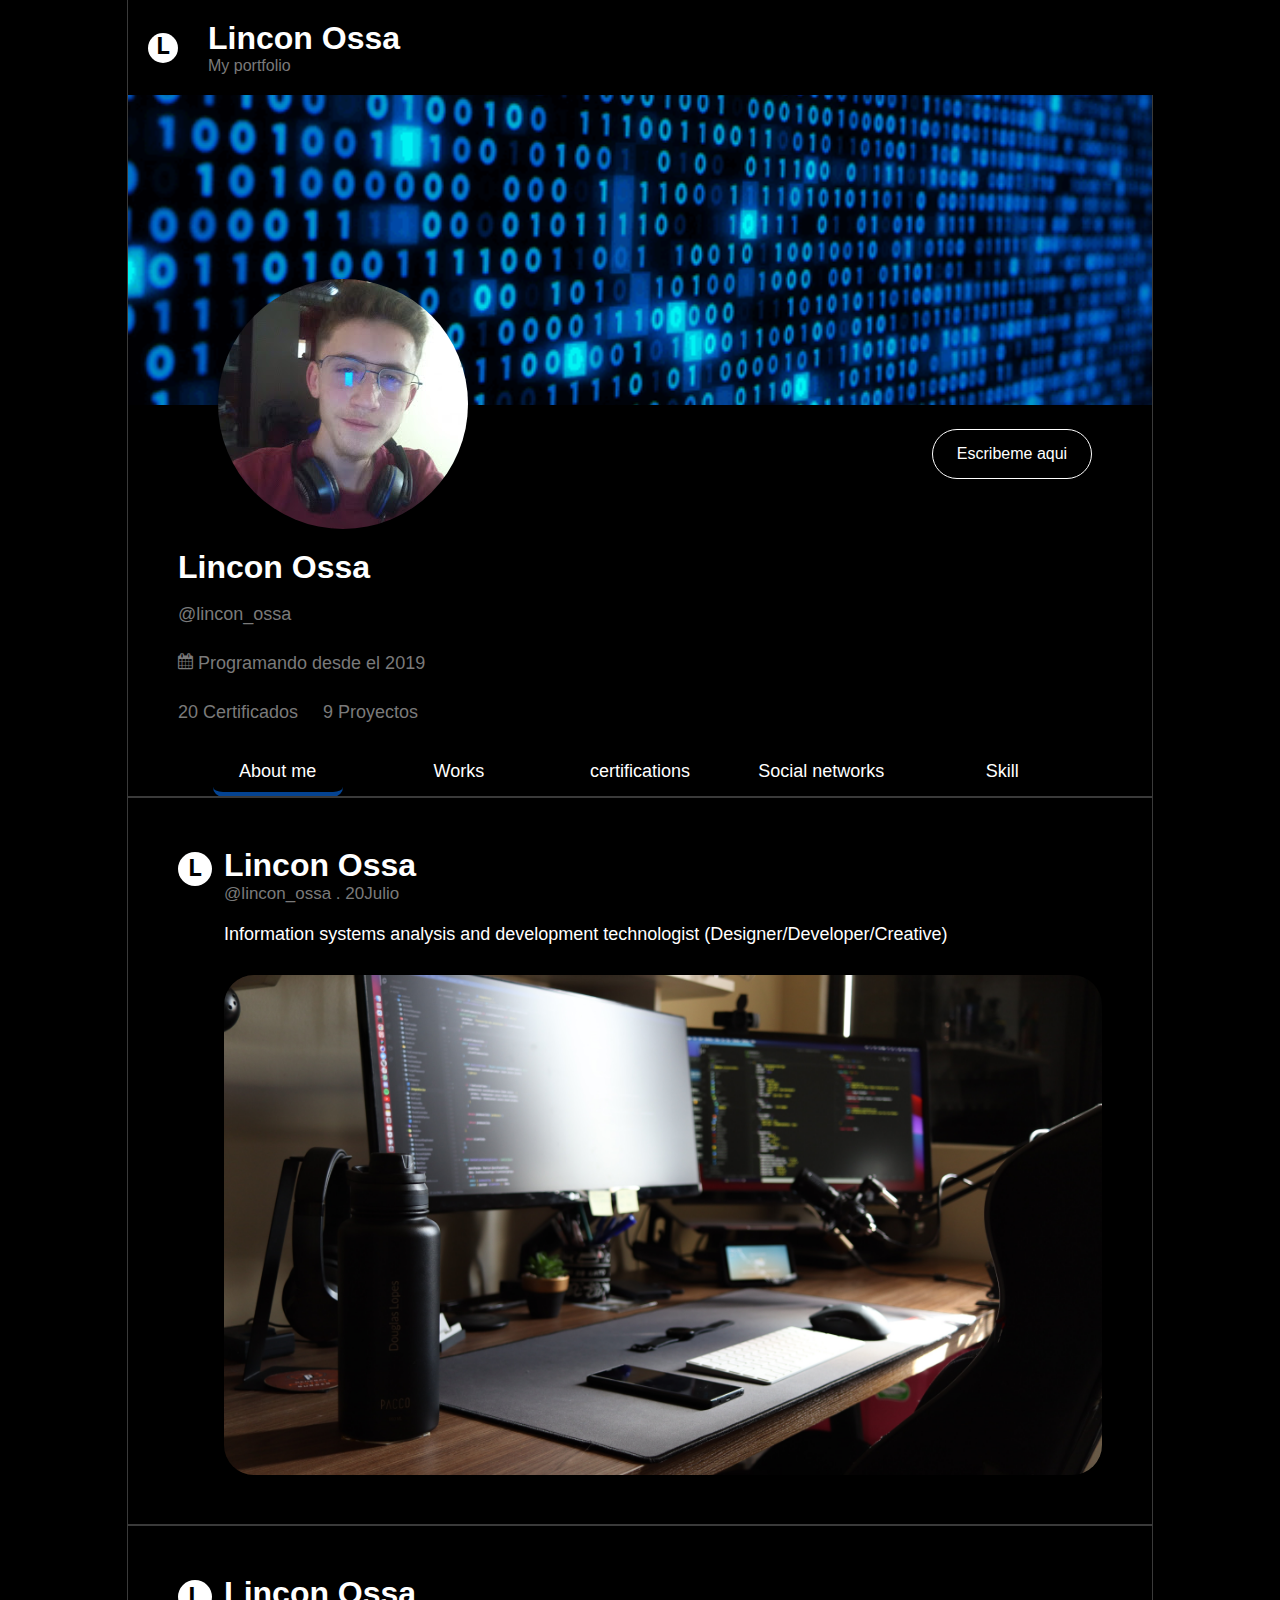
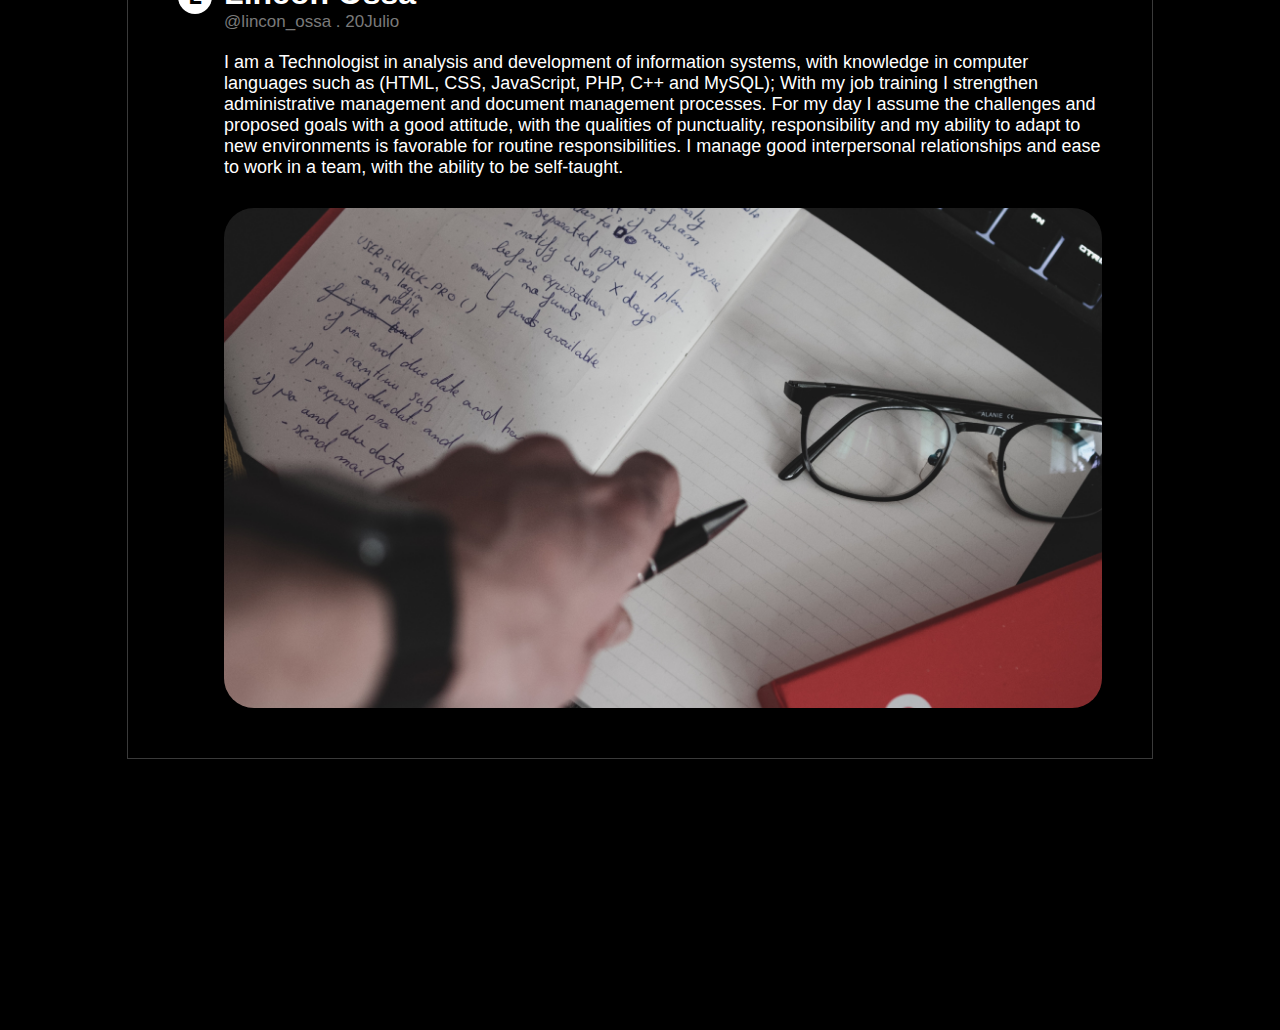
==== index.html @ d600747b "first commit" ====
<!DOCTYPE html>
<html lang="en">
<head>
    <meta charset="UTF-8">
    <meta name="viewport" content="width=device-width, initial-scale=1.0">
    <link rel="stylesheet" href="estilos.css">
    <link rel="preconnect" href="https://fonts.googleapis.com">
    <link rel="preconnect" href="https://fonts.gstatic.com" crossorigin>
    <link href="https://fonts.googleapis.com/css2?family=Josefin+Sans:wght@100&display=swap" rel="stylesheet">
    <link rel="stylesheet" href="https://cdnjs.cloudflare.com/ajax/libs/font-awesome/4.7.0/css/font-awesome.min.css">
    <title>Lincon David Ossa Duarte</title>
</head>
<body>
    <header>
        <div id="contenedor-grande">
        <div class="Title">
            <div class="icono1">
               <h1>L</h1>   
            </div>
            <div class="Name">
                <h1>Lincon Ossa</h1>
                <p>My portfolio</p>
            </div>
        </div>

        <div class="img-portada-grande">
           <img src="ima/3.gif">
        </div>
        <div class="foto-perfil">
            <div class="imagn-de-mi">
                <img src="ima/5.jpg">
            </div>
            <button class="button">
                <a href="mailto:micorreo@hotmail.com">   Escribeme aqui </a>      
            </button>
        </div>

        <div class="datos-perfil">
            

            <div class="nombres">
                <h1>Lincon Ossa</h1>
                <p>@lincon_ossa</p>
            </div>

            <div class="datos-de-mi">
               <i class="fa fa-calendar" aria-hidden="true"></i> 
               <p>Programando desde el 2019</p>
            </div>

            <div class="datos-en-numero">
                <p>20 Certificados</p>
                <p>9 Proyectos</p>    
            </div>
        </div>


            <ul class="Texto-del-menu">
                <li class="active"><a href="index.html">About me</a></li>
                <li><a href="works.html">Works</a></li>
                <li>certifications</li> 
                <li>Social networks</li>
                <li>Skill</li>       
            </ul>
        </div>

    </header>

    <section>
        <div class="segundo-contenedor-grande">
            <!--preguntra q se ve mejor
                
            <div class="primer-article">
                <p>¡Hello, I am a programmer who wants to continue strengthening my knowledge !</p>
               </div>
             -->
            <div class="quien-soy-yo">
                <div class="icono2">
                    <h1>L</h1>
                </div>
            </div> 
            <div class="imagen-del-1-dato">
                <div class="texto-datos">
                    <div>
                        <h1>Lincon Ossa</h1>
                        <p>@lincon_ossa . 20Julio</p>
                    </div>
                    <p>Information systems analysis and development technologist (Designer/Developer/Creative)</p>
                </div>
                <div class="imagen6">
                    <img src="ima/6.jpg" alt="">
                </div>
            </div>
        </div>
        <div class="segundo-contenedor-grande">
            <!--preguntra q se ve mejor
                
            <div class="primer-article">
                <p>¡Hello, I am a programmer who wants to continue strengthening my knowledge !</p>
               </div>
             -->
            <div class="quien-soy-yo">
                <div class="icono2">
                    <h1>L</h1>
                </div>
            </div> 
            <div class="imagen-del-1-dato">
                <div class="texto-datos">
                    <div>
                        <h1>Lincon Ossa</h1>
                        <p>@lincon_ossa . 20Julio</p>
                    </div>
                    <p>I am a Technologist in analysis and development of information systems, with knowledge in computer languages ​​such as (HTML, CSS, JavaScript, PHP, C++ and MySQL); With my job training I strengthen administrative management and document management processes. For my day I assume the challenges and proposed goals with a good attitude, with the qualities of punctuality, responsibility and my ability to adapt to new environments is favorable for routine responsibilities. I manage good interpersonal relationships and ease to work in a team, with the ability to be self-taught.</p>
                </div>
                <div class="imagen6">
                    <img src="ima/7.jpg" alt="">
                </div>
            </div>
        </div>
        
       

        <p>Lorem ipsum, dolor sit amet consectetur adipisicing elit. Debitis quidem dolor temporibus hic nobis modi magni est sit iure, maxime ducimus sequi molestiae rerum inventore dolorem alias deserunt neque? Iusto.</p>
        <p>Lorem ipsum, dolor sit amet consectetur adipisicing elit. Debitis quidem dolor temporibus hic nobis modi magni est sit iure, maxime ducimus sequi molestiae rerum inventore dolorem alias deserunt neque? Iusto.</p>
        <p>Lorem ipsum, dolor sit amet consectetur adipisicing elit. Debitis quidem dolor temporibus hic nobis modi magni est sit iure, maxime ducimus sequi molestiae rerum inventore dolorem alias deserunt neque? Iusto.</p>
        <p>Lorem ipsum, dolor sit amet consectetur adipisicing elit. Debitis quidem dolor temporibus hic nobis modi magni est sit iure, maxime ducimus sequi molestiae rerum inventore dolorem alias deserunt neque? Iusto.</p>
    </div>


    </section>
    
</body>
</html>
---- estilos.css ----
::-webkit-scrollbar {
        width: 5px;
        height: 10px;
        transition: 0.5s;
        background: #00000025;
    }
    ::-webkit-scrollbar-thumb {
        background: #38383881;
        border-radius: 40px;
        transition: 0.5s;
    }

    html{
        display: flex;
        justify-content: center;
        width: 100%;
    }
    body{   
        margin: 0;
        background-color: black;
        font-family:Arial, Helvetica, sans-serif;
        width: 80%;
    }

    #contenedor-grande{
        display: flex;
        flex-direction: column;
        gap: 20px;
        width: 100%;
        background-color: rgb(0, 0, 0);
        outline: 1px solid #3a3a3a;

    }

    .Title{
        display: flex;
        gap: 30px;
        width: 100%;
        padding: 20px 0;
        position: fixed;
        background-color: #000;
        z-index: 1;
        
    }
    .icono1{
        display: flex;
        align-items: center;
        padding: 0 0 0 20px;
    }

    .icono1 h1{
        display: flex;
        align-items: center;
        justify-content: center;
        border-radius: 50%;
        background-color: #fff;
        font-family: 'Courier New', Courier, monospace;
        font-size: 25px;
        width: 20px;
        height: 20px;
        margin: 0;
        padding: 5px;
    }
    .Name h1{
        color: #fff;
        margin: 0;
        padding: 0;
    }
    .Name p{
        color: #7a7a7a;
        margin: 0;
        padding: 0;
    }

    .img-portada-grande img{
        width: 100%;
        height: 310px;
        padding-top: 95px;
        object-fit: cover;
    }
    .foto-perfil{
        display: flex;
        justify-content:space-between;

        width: 100%;
        gap:200px;
        margin: 0;

        height: 100px;/*si no se lo pongo se baja el contenido*/
    }

    .foto-perfil img{
        border-radius: 50%;
        transform: translateY(-150px);
    }

    .imagn-de-mi{
        padding: 0 0 0 90PX;
    }
    .button {
        --color:#fff ;
        padding: 0px 20px;
        height: 50px;
        background-color: transparent;
        border-radius: 30px;
        position: relative;
        overflow: hidden;
        cursor: pointer;
        transition: .5s;
        font-weight: 400;
        font-size: 16px;
        border: 1px solid;
        font-family: inherit;
        color: var(--color);
        transform: translateX(-60px);
        min-width: 160px;
        z-index: 0;
    }

    .button a{
        text-decoration: none;
        color: #fff;
    }

    .button::before, .button::after {
        content: '';
        display: block;
        width: 50px;
        height: 50px;
        transform: translate(-50%, -50%);
        position: absolute;
        border-radius: 50%;
        z-index: -1;
        background-color: var(--color);
        transition: 1s ease;
    }

    .button::before {
        top: -1em;
        left: -1em;
    }

    .button::after {
        left: calc(100% + 1em);
        top: calc(100% + 1em);
    }

    .button:hover::before, .button:hover::after {
        background-color: #044392;
        height: 410px;
        width: 410px;
    }

    .button:hover {   
        color: #fff;
    }

    .button:active {
        filter: brightness(.8);
    }


    .datos-perfil{
        display: flex;
        flex-direction: column;
        gap: 10px;
        color: #7a7a7a;
        padding: 0 50px;
    }
    .datos-perfil p{
        font-size: 18px;
    }

    .datos-de-mi{

        display: flex;
        gap: 5px;
    }
    .datos-de-mi p{
        margin: 0;

    
    }

    .datos-en-numero{
        display: flex;
        gap: 25px;
    }



    .nombres h1{
        margin: 0;
        color: #ffffff;
    }


    .Texto-del-menu{
        display: flex;
        justify-content: center;
        gap: 5%;
        color: #ffffff;
        list-style: none;
        overflow-x: auto;
        width: 100%;
        margin: 0;
        padding: 0;


    }
    .Texto-del-menu li{
        text-align: center;
        font-size: 18px;
        min-width: 130px;

    }
    .Texto-del-menu a{
    text-decoration: none;
    color: #fff;

    }
    .active{
        padding: 0 0 10px 0;
        border-bottom: 5px solid #044392;
        border-radius: 10px;
    }
    section{
        display: flex;
        justify-content: center;
        flex-direction: column;
        width: 100%;
    }

    .segundo-contenedor-grande{
        display: flex;
        justify-content: center;
        gap: 12px;
        width: calc(100% - 100px);
        outline:1px solid #3a3a3a;
        color: #fff;
        padding: 50px;

    }
    .quien-soy-yo{
        padding-top: 5px;

    



    }
    .icono2{
        display: flex;
        align-items: center;
        gap: 10px;
        font-size: 10px;
    }
    .icono2 h1{
        display: flex;
        justify-content: center;
        align-items: center;
        color: #000;
        border-radius: 50%;
        background-color: #fff;
        font-family: 'Courier New', Courier, monospace;
        font-size: 25px;
        width: 20px;
        height: 20px;
        margin: 0;
        padding: 7px;
    }

    .imagen-del-1-dato{
        width: 95%;
    }



    .primer-article{
        display: flex;
        justify-content: center;

        color: #fff;


    }
    .primer-article p{
        border-radius: 20px;
        font-size: 19px;
        padding: 30px;
        width: 600px;
        text-align: center;
        border: 1px solid #fff;

    }
    .texto-datos{
        width: 100%;
        display: flex;
        flex-direction: column;
        gap: 20px;
    }
    .texto-datos h1{
        margin: 0;
    }
    .texto-datos div p{
        margin: 0;
        color: #7a7a7a;
        font-size: 17px;
    }

    .texto-datos p{
        text-align: start;
        width: 100%;
        margin: 0;
        font-size: 18px;
        color: #ffffff;

    }



    .mi-nombre-datos-de-mi{
        display: flex;
        align-items: center;
        gap: 15px;
        padding: 0 60px;
        color: #fff;
    }


    .imagen6{
        display: flex;
        justify-content: center;
        align-items: center;
        padding: 30px 0 0 0px;
        width: 100%;

    }


    .imagen6 img{
        object-fit: cover;
        width: 100%;
        height: 500px;

        border-radius: 30px;
    }

    @media only screen and (max-width:800px) {
        body{
            width: 100%;
        }

        #contenedor-grande{
        width: 100%;
        height: inherit;
        border: none;
        
        }
        .img-portada-grande img{
            width: 100%;
            height: 100px;
        }
        .foto-perfil img{
        width: 100px;
        margin: 0 20px;
        transform: translateY(-80px);
        }
        .imagn-de-mi{
            padding: 0 0 0 20PX;
        }

        .foto-perfil{
            margin: 0;
            gap: 20px;
            height: 20px;/*si no se lo pongo se baja el contenido*/
        }
        

        .datos-perfil{
            padding: 0 20px;
            gap: 2px;
        }
        .nombres h1{
        font-size: 25px;
        }
        .button{
            height: 35px;
            font-size: 15px;
            transform: translateX(-3PX);
        

        }

        .segundo-contenedor-grande{
            width: calc(100% - 40px);
            padding: 20px;
            gap: 10px;
        }

        .Texto-del-menu{
            justify-content: flex-start;
            gap: 5%;
            padding: 0 20px;
            width: calc(100% - 40px);


        
        
        }



    }
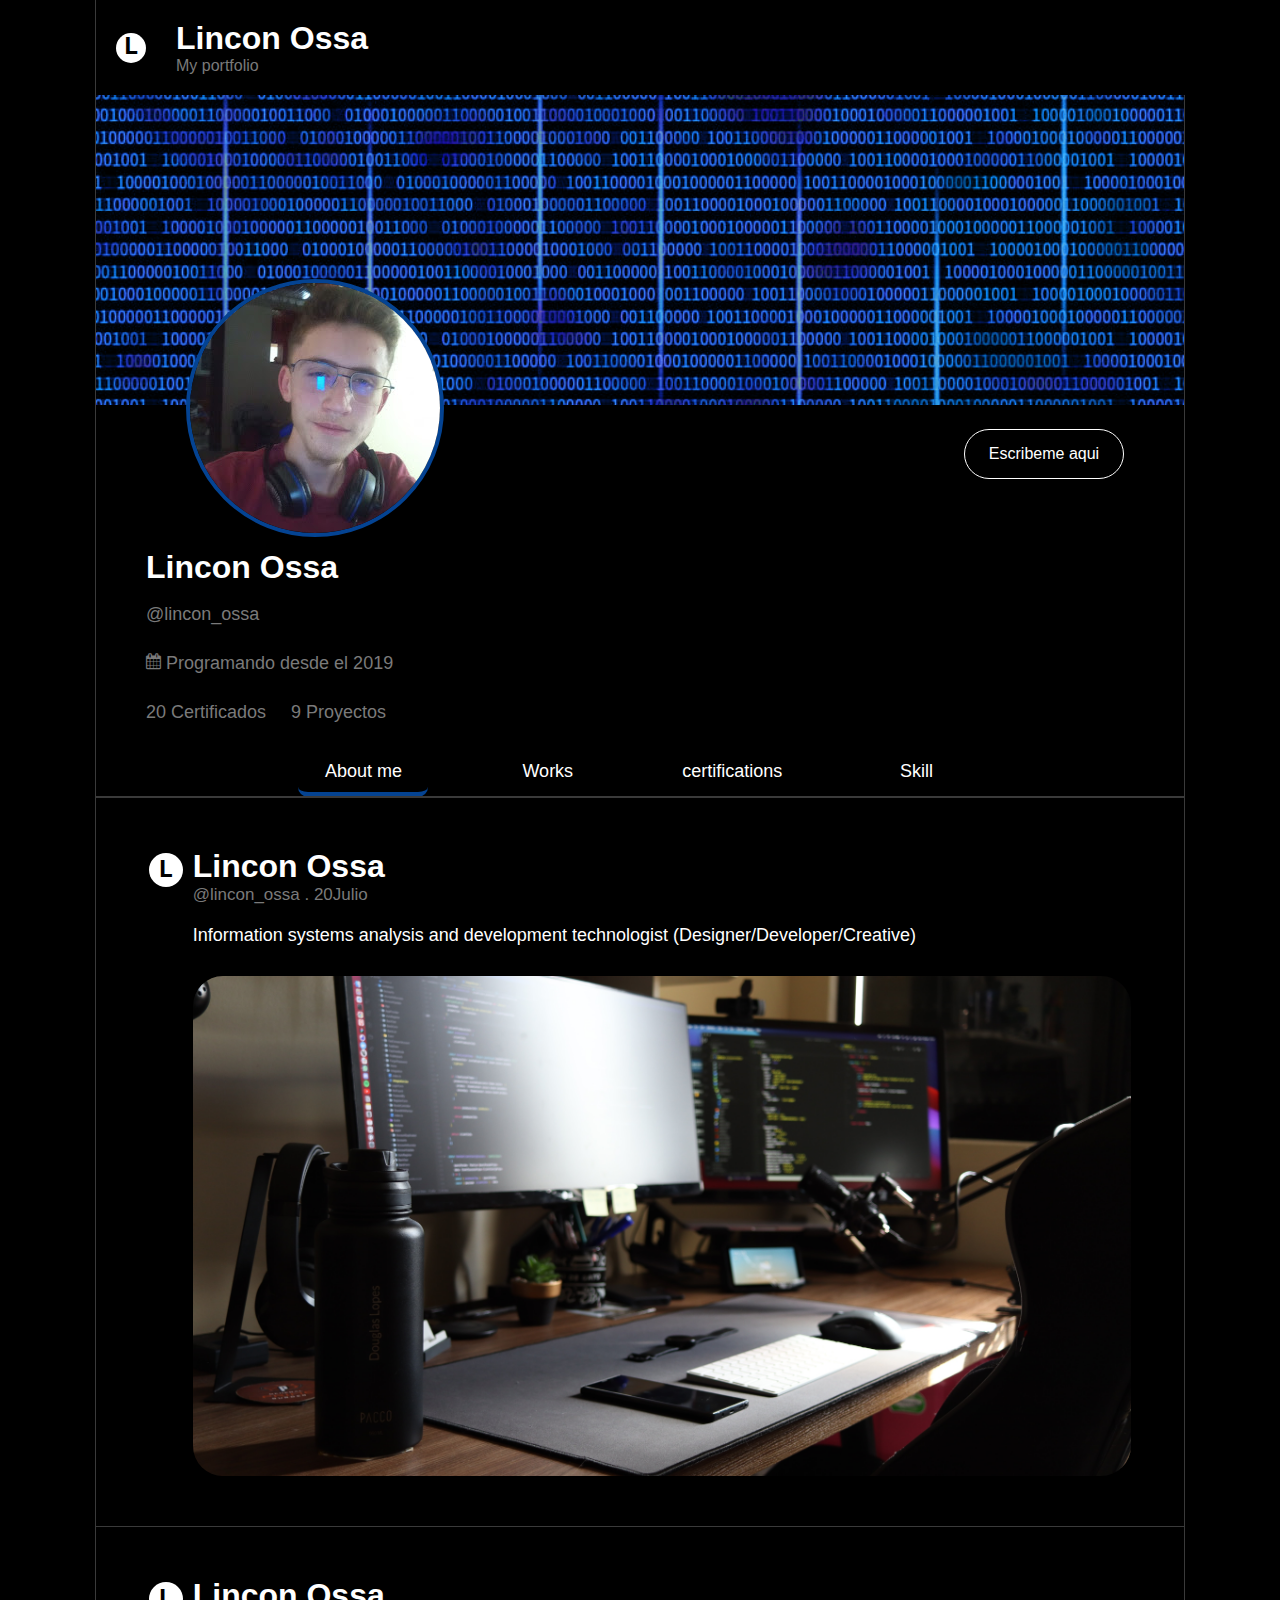
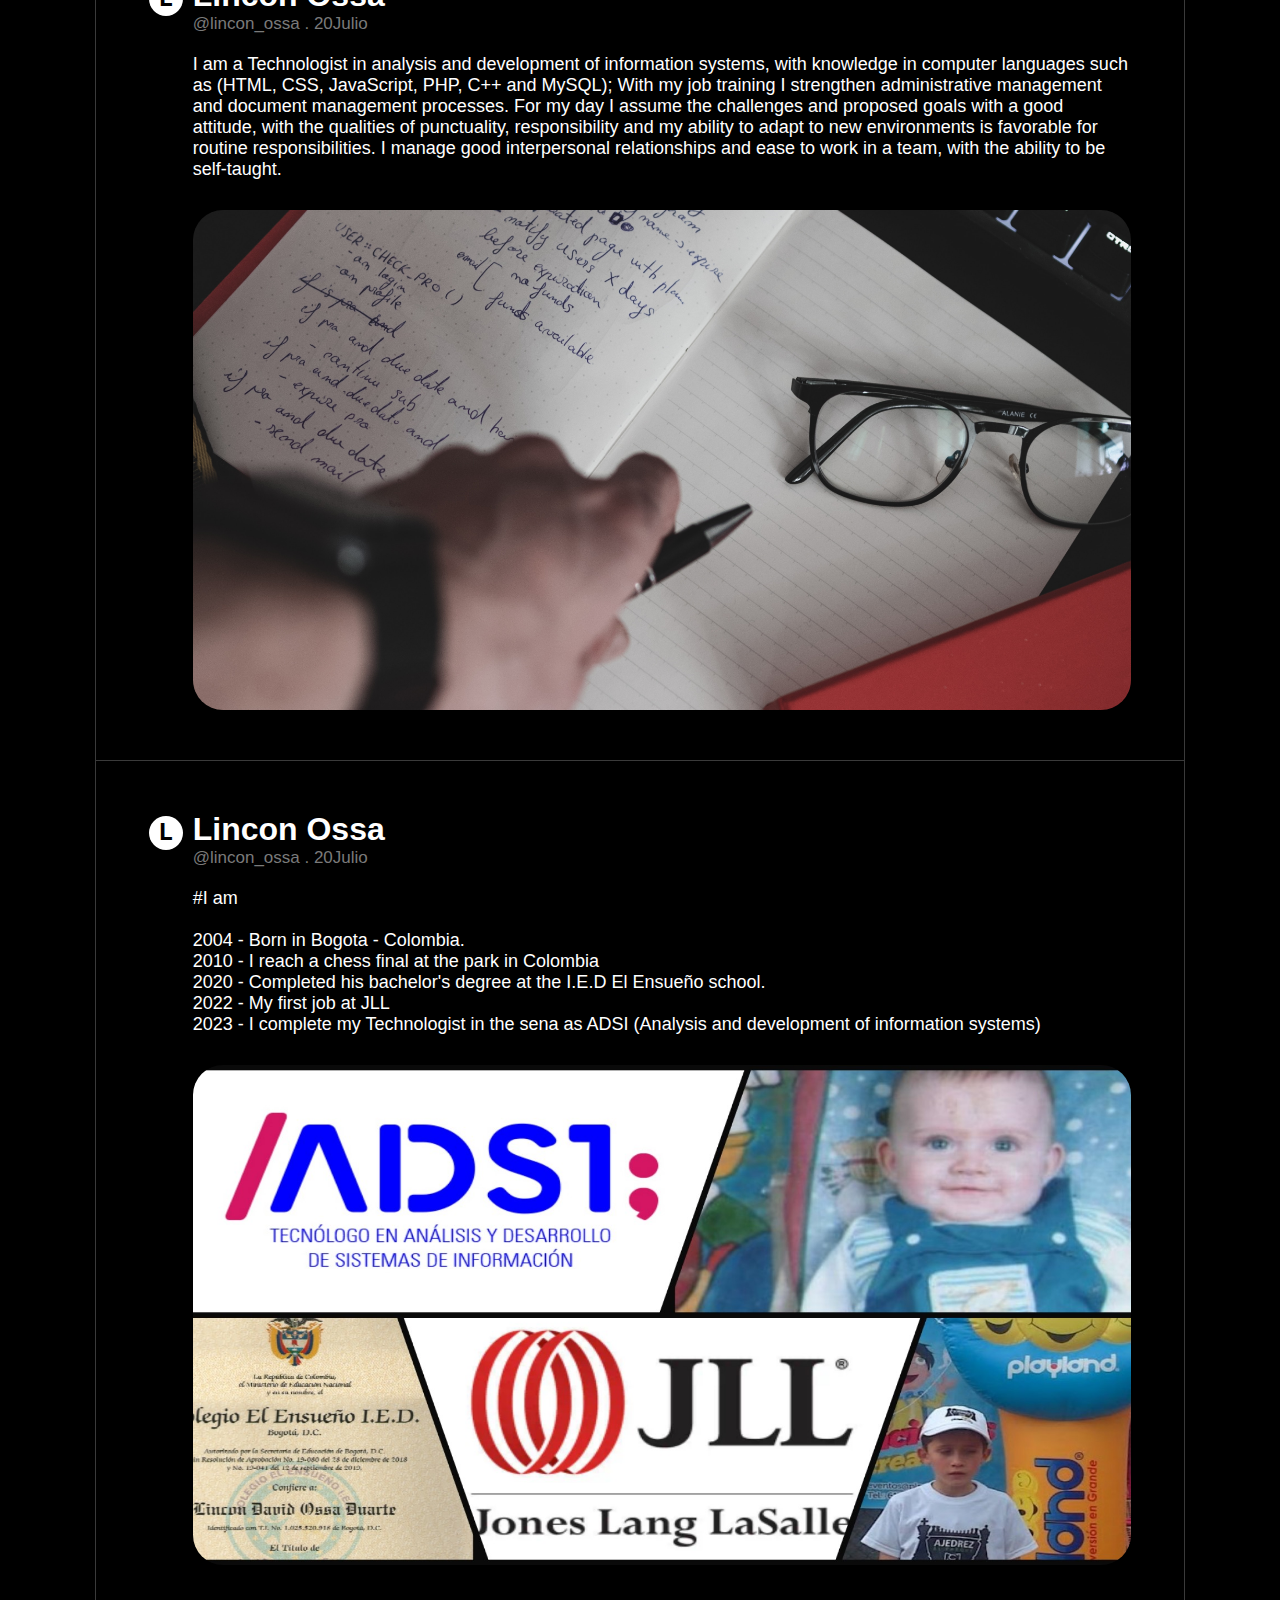
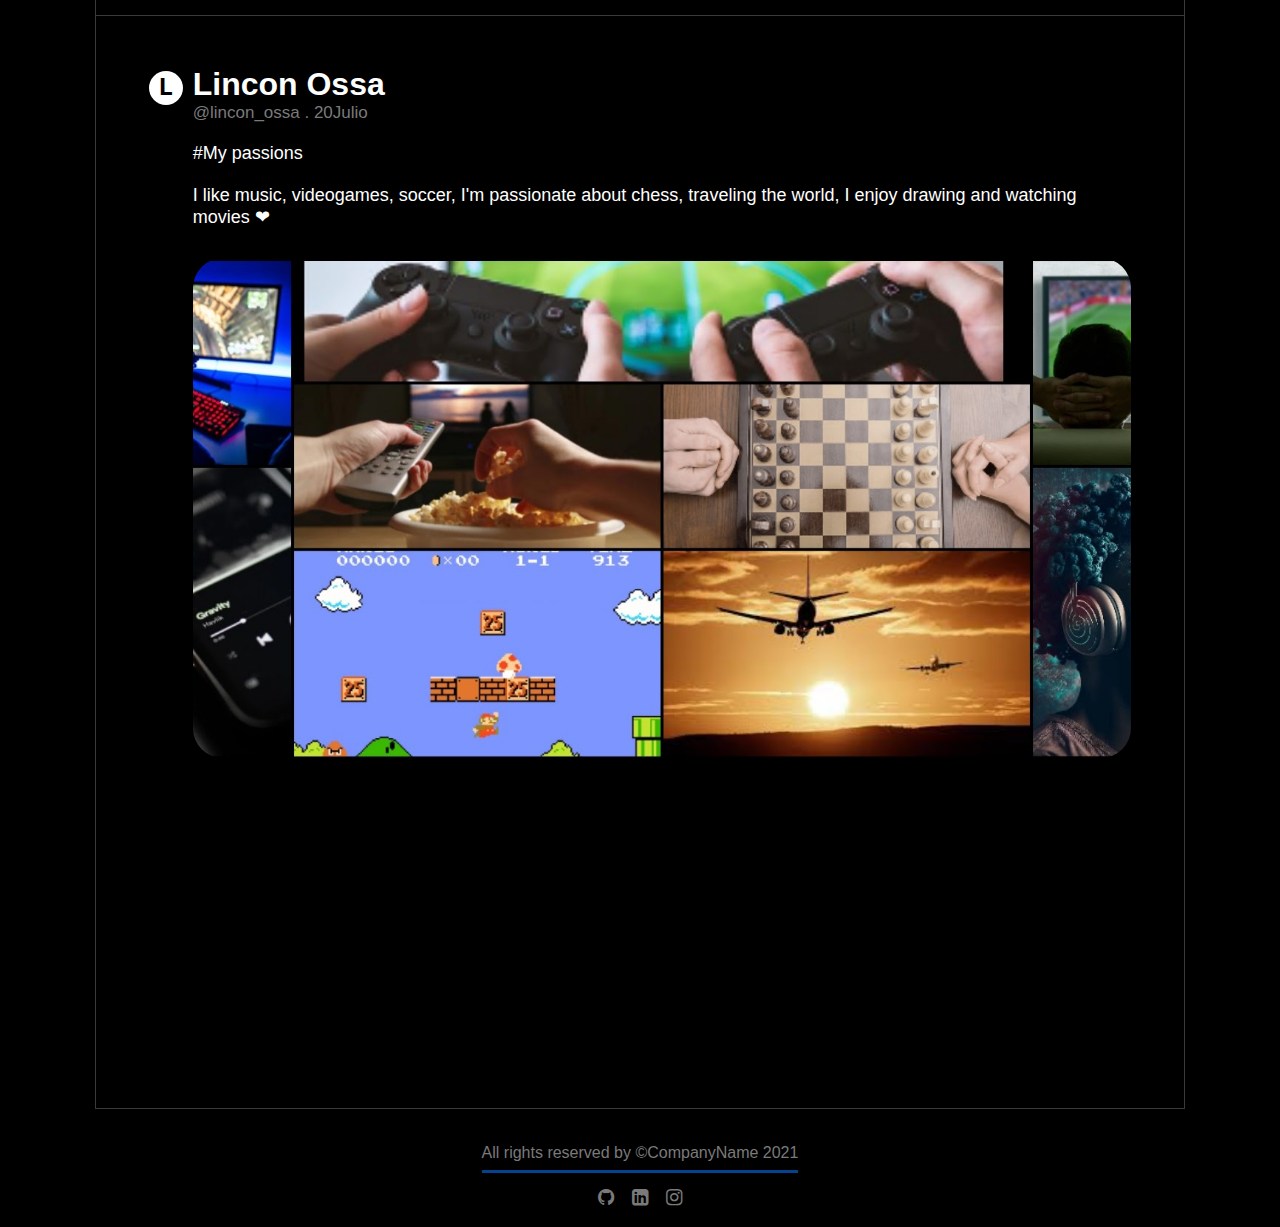
==== commit 313457cb: "feat: Archivos nuevos" ====
--- a/index.html
+++ b/index.html
@@ -7,6 +7,7 @@
     <link rel="preconnect" href="https://fonts.googleapis.com">
     <link rel="preconnect" href="https://fonts.gstatic.com" crossorigin>
     <link href="https://fonts.googleapis.com/css2?family=Josefin+Sans:wght@100&display=swap" rel="stylesheet">
+    <link rel="shortcut icon" href="ima/letra-l (3).png">
     <link rel="stylesheet" href="https://cdnjs.cloudflare.com/ajax/libs/font-awesome/4.7.0/css/font-awesome.min.css">
     <title>Lincon David Ossa Duarte</title>
 </head>
@@ -15,16 +16,17 @@
         <div id="contenedor-grande">
         <div class="Title">
             <div class="icono1">
-               <h1>L</h1>   
+               <h1><a href="index.html">L</a></h1>   
             </div>
             <div class="Name">
-                <h1>Lincon Ossa</h1>
-                <p>My portfolio</p>
+                <a href="index.html"><h1>Lincon Ossa</h1>
+                <p>My portfolio</p></a>
+            
             </div>
         </div>
 
         <div class="img-portada-grande">
-           <img src="ima/3.gif">
+           <img src="ima/codigo-azul.png">
         </div>
         <div class="foto-perfil">
             <div class="imagn-de-mi">
@@ -58,9 +60,8 @@
             <ul class="Texto-del-menu">
                 <li class="active"><a href="index.html">About me</a></li>
                 <li><a href="works.html">Works</a></li>
-                <li>certifications</li> 
-                <li>Social networks</li>
-                <li>Skill</li>       
+                <li><a href="certifications.html">certifications</a></li> 
+                <li><a href="Skill.html">Skill</a></li>   
             </ul>
         </div>
 
@@ -68,22 +69,22 @@
 
     <section>
         <div class="segundo-contenedor-grande">
-            <!--preguntra q se ve mejor
-                
-            <div class="primer-article">
-                <p>¡Hello, I am a programmer who wants to continue strengthening my knowledge !</p>
-               </div>
-             -->
             <div class="quien-soy-yo">
-                <div class="icono2">
+                <div class="icono2 icono-display1">
                     <h1>L</h1>
                 </div>
             </div> 
             <div class="imagen-del-1-dato">
                 <div class="texto-datos">
-                    <div>
-                        <h1>Lincon Ossa</h1>
-                        <p>@lincon_ossa . 20Julio</p>
+                    <div class="formato-celular">
+                        <div class="icono2 icono-display2">
+                            <h1>L</h1>
+                        </div>
+                        <div class="nombre-movile">
+                            <h1>Lincon Ossa</h1>
+                            <p>@lincon_ossa . 20Julio</p>
+                        </div>
+
                     </div>
                     <p>Information systems analysis and development technologist (Designer/Developer/Creative)</p>
                 </div>
@@ -91,43 +92,130 @@
                     <img src="ima/6.jpg" alt="">
                 </div>
             </div>
-        </div>
+            </div>
+            <div class="segundo-contenedor-grande">
+
+                <div class="quien-soy-yo">
+                    <div class="icono2 icono-display1">
+                        <h1>L</h1>
+                    </div>
+                </div> 
+                <div class="imagen-del-1-dato">
+                    <div class="texto-datos">
+                        <div class="formato-celular">
+                            <div class="icono2 icono-display2">
+                                <h1>L</h1>
+                            </div>
+                            <div class="nombre-movile">
+                                <h1>Lincon Ossa</h1>
+                                <p>@lincon_ossa . 20Julio</p>
+                            </div>
+    
+                        </div>
+                        <p>I am a Technologist in analysis and development of information systems, with knowledge in computer languages ​​such as (HTML, CSS, JavaScript, PHP, C++ and MySQL); With my job training I strengthen administrative management and document management processes. For my day I assume the challenges and proposed goals with a good attitude, with the qualities of punctuality, responsibility and my ability to adapt to new environments is favorable for routine responsibilities. I manage good interpersonal relationships and ease to work in a team, with the ability to be self-taught.</p>
+                    </div>
+                    <div class="imagen6">
+                        <img src="ima/7.jpg" alt="">
+                    </div>
+                </div>
+            </div>
+        
+            </div>
+            <div class="segundo-contenedor-grande">
+                <!--preguntra q se ve mejor
+                    
+                <div class="primer-article">
+                    <p>¡Hello, I am a programmer who wants to continue strengthening my knowledge !</p>
+                </div>
+                -->
+                <div class="quien-soy-yo">
+                    <div class="icono2 icono-display1">
+                        <h1>L</h1>
+                    </div>
+                </div> 
+                <div class="imagen-del-1-dato">
+                    <div class="texto-datos">
+                        <div class="formato-celular">
+                            <div class="icono2 icono-display2">
+                                <h1>L</h1>
+                            </div>
+                            <div class="nombre-movile">
+                                <h1>Lincon Ossa</h1>
+                                <p>@lincon_ossa . 20Julio</p>
+                            </div>
+    
+                        </div>
+
+                        <p>#I am
+                            <br>
+                            <br>
+                            2004 - Born in Bogota - Colombia.
+                            <br>
+                            2010 - I reach a chess final at the park in Colombia
+                            <br>
+                            2020 - Completed his bachelor's degree at the I.E.D El Ensueño school.
+                            <br>
+                            2022 - My first job at JLL
+                            <br>
+                            2023 - I complete my Technologist in the sena as ADSI (Analysis and development of information systems)</p>
+                    </div>
+                    <div class="imagen6">
+                        <img class="primera-img" src="ima/17.jpg" alt="">
+                        <img class="segunda-img" src="ima/8.jpg" alt="">
+                    </div>
+                </div>
+            </div>
+
+    </div>
+
         <div class="segundo-contenedor-grande">
-            <!--preguntra q se ve mejor
-                
-            <div class="primer-article">
-                <p>¡Hello, I am a programmer who wants to continue strengthening my knowledge !</p>
-               </div>
-             -->
             <div class="quien-soy-yo">
-                <div class="icono2">
+                <div class="icono2 icono-display1">
                     <h1>L</h1>
                 </div>
             </div> 
             <div class="imagen-del-1-dato">
                 <div class="texto-datos">
-                    <div>
-                        <h1>Lincon Ossa</h1>
-                        <p>@lincon_ossa . 20Julio</p>
-                    </div>
-                    <p>I am a Technologist in analysis and development of information systems, with knowledge in computer languages ​​such as (HTML, CSS, JavaScript, PHP, C++ and MySQL); With my job training I strengthen administrative management and document management processes. For my day I assume the challenges and proposed goals with a good attitude, with the qualities of punctuality, responsibility and my ability to adapt to new environments is favorable for routine responsibilities. I manage good interpersonal relationships and ease to work in a team, with the ability to be self-taught.</p>
+                    <div class="formato-celular">
+                        <div class="icono2 icono-display2">
+                            <h1>L</h1>
+                        </div>
+                        <div class="nombre-movile">
+                            <h1>Lincon Ossa</h1>
+                            <p>@lincon_ossa . 20Julio</p>
+                        </div>
+
+                    </div>
+
+                    <p>#My passions
+                        <br>
+                        <br>
+                        I like music, videogames, soccer, I'm passionate about chess, traveling the world, I enjoy drawing and watching movies ❤
+                </p>
                 </div>
                 <div class="imagen6">
-                    <img src="ima/7.jpg" alt="">
-                </div>
-            </div>
-        </div>
-        
-       
-
-        <p>Lorem ipsum, dolor sit amet consectetur adipisicing elit. Debitis quidem dolor temporibus hic nobis modi magni est sit iure, maxime ducimus sequi molestiae rerum inventore dolorem alias deserunt neque? Iusto.</p>
-        <p>Lorem ipsum, dolor sit amet consectetur adipisicing elit. Debitis quidem dolor temporibus hic nobis modi magni est sit iure, maxime ducimus sequi molestiae rerum inventore dolorem alias deserunt neque? Iusto.</p>
-        <p>Lorem ipsum, dolor sit amet consectetur adipisicing elit. Debitis quidem dolor temporibus hic nobis modi magni est sit iure, maxime ducimus sequi molestiae rerum inventore dolorem alias deserunt neque? Iusto.</p>
-        <p>Lorem ipsum, dolor sit amet consectetur adipisicing elit. Debitis quidem dolor temporibus hic nobis modi magni est sit iure, maxime ducimus sequi molestiae rerum inventore dolorem alias deserunt neque? Iusto.</p>
+                    <img class="primera-img" src="ima/14.jpg" alt="">
+                    <img class="segunda-img" src="ima/15.jpg" alt="">
+                </div>
+            </div>
     </div>
 
-
-    </section>
-    
+</div>
+</section>
+<footer>
+    <div class="tercer-contenedor-grande">
+
+        <div class="unico">
+                <p>All rights reserved by ©CompanyName 2021 </p>  
+                <div class="iconos-red">
+                    <a href="https://github.com/dashboard" target="_blank"><i class="fa fa-github" aria-hidden="true"></i></a> 
+                    <a href="https://www.linkedin.com/in/lincon-ossa-011b5a208/" target="_blank"><i class="fa fa-linkedin-square" aria-hidden="true"></i></a>
+                    <a href="https://www.instagram.com/ossalincon422/" target="_blank"><i class="fa fa-instagram" aria-hidden="true"></i></a>
+                </div>
+
+        </div>
+    </div>
+</footer>
+   
 </body>
 </html>--- a/estilos.css
+++ b/estilos.css
@@ -14,12 +14,14 @@
         display: flex;
         justify-content: center;
         width: 100%;
+       
     }
     body{   
         margin: 0;
         background-color: black;
         font-family:Arial, Helvetica, sans-serif;
-        width: 80%;
+        width: 85%;
+  
     }
 
     #contenedor-grande{
@@ -60,6 +62,17 @@
         height: 20px;
         margin: 0;
         padding: 5px;
+        text-decoration: none;
+    }
+
+    
+
+    .icono1 h1 a{
+    text-decoration: none   ;
+    color: #000 ;
+    }
+    .Name a{
+        text-decoration: none;
     }
     .Name h1{
         color: #fff;
@@ -85,6 +98,7 @@
         width: 100%;
         gap:200px;
         margin: 0;
+        
 
         height: 100px;/*si no se lo pongo se baja el contenido*/
     }
@@ -92,6 +106,7 @@
     .foto-perfil img{
         border-radius: 50%;
         transform: translateY(-150px);
+        border: 4px solid #044392;
     }
 
     .imagn-de-mi{
@@ -229,31 +244,34 @@
         justify-content: center;
         flex-direction: column;
         width: 100%;
-    }
+        padding-bottom: 300px;
+        outline:1px solid #3a3a3a;
+        
+    }
+
+
 
     .segundo-contenedor-grande{
         display: flex;
         justify-content: center;
-        gap: 12px;
+        gap: 10px;
         width: calc(100% - 100px);
-        outline:1px solid #3a3a3a;
+        border-top:1px solid #3a3a3a;
         color: #fff;
         padding: 50px;
 
     }
     .quien-soy-yo{
         padding-top: 5px;
-
-    
-
-
-
     }
     .icono2{
         display: flex;
         align-items: center;
         gap: 10px;
         font-size: 10px;
+    }
+    .icono-display2{
+        display: none;
     }
     .icono2 h1{
         display: flex;
@@ -276,6 +294,7 @@
 
 
 
+
     .primer-article{
         display: flex;
         justify-content: center;
@@ -314,6 +333,7 @@
         margin: 0;
         font-size: 18px;
         color: #ffffff;
+        padding: 0;
 
     }
 
@@ -346,11 +366,474 @@
         border-radius: 30px;
     }
 
+    .segunda-img{
+        display: none;
+    }
+
+    footer{
+        display: flex;
+        justify-content: center;
+        flex-direction: column;
+        width: 100%;
+     
+   
+    }
+    
+    .tercer-contenedor-grande{
+        display: flex;
+        justify-content: center;
+        gap: 12px;
+        width: calc(100% - 40px);
+       
+        color: #fff;
+        padding: 20px;
+
+    }
+
+    .unico p{
+        color: #7a7a7a;
+        padding-bottom: 8px;
+        border-bottom:3px solid #044392;
+    }
+
+    .iconos-red {
+        display: flex;
+        justify-content: center;
+        gap: 20px;
+    }
+    .iconos-red i {
+        transform: scale(1.2);
+        color: #7a7a7a;
+    }
+
+    /*Estilos de works*/
+
+    .unico-works p {
+        border-bottom:3px solid #2C7903 !important;
+    }
+    .active-works{
+        border-bottom: 5px solid #2C7903 !important;
+    }
+
+
+    .button-class:hover::before, .button-class:hover::after {
+        background-color: #2C7903 !important;
+
+    }
+
+    
+    .foto-perfil-works img{
+        border: 4px solid #2C7903 !important;
+    }
+   .works-fotos{
+    display: flex;
+    justify-content: center;
+    gap: 50px;
+    width: 100%;
+    padding-top : 40px;
+
+   }
+   .img-text-works{
+    display: flex;
+    flex-direction: column;
+
+    overflow: hidden;
+    text-decoration: none;
+    color: #fff;
+    width: 50%;
+    background-color: #2C7903;
+    border-radius: 30px;
+    height: inherit;
+   }
+   .text-crazy-plu{
+    display: flex;
+    flex-direction: column;
+    gap: 5px;
+    padding: 0 20px;
+   }
+   .text-crazy-plu h2{
+    padding-top: 20px;
+   
+    margin: 0;
+   }
+   .text-crazy-plu p{
+    padding-bottom: 30px;
+    margin: 0;
+   }
+   .w{
+    padding-bottom: 20px;
+   }
+
+   
+   .img-crazy-plu{
+    height: 300px;
+    overflow:hidden;
+    
+}
+.title-invisible{
+    margin: 0px;
+    padding: 0;
+
+}
+.texto-general{
+    display: flex;
+    gap: 5px;
+    margin: 0px;
+    align-items: center;
+    visibility: hidden;
+}
+.texto-general img{
+
+  border-radius: 20px;
+  width: 25px;
+  height: 25px;
+  z-index: 1;
+}
+
+
+.img-text-works:hover .texto-general{
+    display: flex;
+    justify-content: center;
+    margin: 0;
+  
+    transform: translatey(-160px);
+
+    visibility: visible;
+
+    
+}
+
+    .img-crazy-plu #imagen-grande{
+        width: 100%;
+        height: 300px;
+        transition: 1s;
+ 
+        
+    }
+
+    .img-text-works:hover #imagen-grande{
+        transition: 3s;
+        -webkit-transform:scale(1.3);
+        transform:scale(1.3);
+        filter: blur(2px) brightness(44%);
+        -webkit-filter: blur(2px) brightness(44%);
+        -moz-filter: blur(2px) brightness(44%);
+ 
+    }
+
+    /*certifactions*/
+    .unico-certifications p {
+        border-bottom:3px solid #493969 !important;
+    }
+    .active-certifications{
+        border-bottom: 5px solid #493969 !important;
+    }
+
+
+    .button-class3:hover::before, .button-class3:hover::after {
+        background-color: #493969 !important;
+
+    }
+
+    
+    .foto-perfil-certifications img{
+        border: 4px solid #493969 !important;
+    }
+    
+.container {
+    width: 100%;
+    display: flex;
+    gap: 50px;
+    justify-content: center;
+    padding-top: 30px;
+    height: 430px;
+    padding-bottom: 20px;   
+}
+
+.card {
+  display: flex;    
+  flex-direction: column;
+  width: 40%;
+  height: inherit;
+  background-color: #493969;
+  border-radius: 10px;
+  box-shadow: -1rem 0 3rem #000;
+  transition: 0.4s ease-out;
+
+  left: 0px;
+}
+
+.card:not(:first-child) {
+    margin-left: -  10px;
+}
+
+.card:hover {
+  transform: translateY(-20px);
+  transition: 0.4s ease-out;
+}
+
+.card:hover ~ .card {
+  position: relative;
+
+  transition: 0.4s ease-out;
+}
+.title-card{
+    display: flex;
+ justify-content: center;
+ width: 100%;
+ height: 30px;
+ padding-bottom: 50px;
+ border-bottom: 2px solid rgb(255, 255, 255);
+  
+}
+.title-card h3{
+
+    font-size: 25px;
+}
+
+
+.adjunto-card{
+    display: flex;
+    justify-content: center;
+    align-items: center;
+    width: 100%;
+    height: 430px;
+    margin: 0;
+    padding: 0;
+    transition: 1s;
+
+}
+
+.card:hover .adjunto-card{
+    transition: 1s;
+    background-color: #1a1525b9   ;
+}
+.card:hover .adjunto-card{
+    display: flex;
+    align-items: flex-start;
+    
+ 
+}
+
+.adjunto-card img{
+    display: block;
+    object-fit: cover;
+    width: 70%;
+    transform: scale(1.1);
+    
+  
+}
+.sena{
+    border-radius: 50%;   
+}
+.adjunto-card p{
+    display: none;
+}
+.card:hover .adjunto-card img{
+    display: none;
+    
+  }
+.card:hover .adjunto-card p{
+    display: block;
+    height: 300px;
+    display: flex;
+    align-items: center ;
+    justify-content: center;
+    font-size: 25px;
+    width: 100%;  
+    margin: 0 20px;  
+}
+
+  /*Skills*/
+.unico-skill p {
+    border-bottom:3px solid #d9ff00 !important;
+}
+.active-skill{
+    border-bottom: 5px solid #d9ff00 !important;
+}
+
+.button-class4:hover::before, .button-class4:hover::after {
+    background-color: #b9d611 !important;
+
+}
+.foto-perfil-skill img{
+    border: 4px solid #d9ff00 !important;
+}
+.padre-skills{
+    display: flex;  
+    align-items: center;
+    flex-direction: column;
+  }
+.icono-skills{
+    display: flex;
+    align-items: center;
+    gap: 5px;
+  }
+.icono-skills h2{
+    margin: 0;
+    padding-bottom: 50px;
+    font-size: 40px;
+  } 
+.skill-programa h2{
+    margin: 0;
+  }
+.icono-skills i{
+    padding-left: 10px;
+    transform: scale(1.3);
+  }     
+
+.icono-skills:hover{
+    color: #d9ff00;
+  }
+
+  .barras-porcentajes-skills{
+    display: flex;
+    flex-direction: column;
+    width: 100%;
+  }
+
+  .barra-progama-skills{
+    display: flex;
+    align-items: center;
+    flex-direction: row-reverse;
+    justify-content: center;
+ 
+    width: 100%;
+  }
+  .skills-p{
+    display: flex;
+   
+  }
+  .skills-p h2{
+    display: flex;
+    justify-content: center;
+    align-items: center;
+    width: 100px;
+    height: 100px;
+    -moz-border-radius: 50%;
+    -webkit-border-radius: 50%;
+    border-radius: 50%;
+    background-color: #b9d611;
+    color: #fff0f0;
+
+    transform: translateX(-15px);
+
+  }
+
+  .skill-bar{
+    width: 75%;
+    display: flex;
+
+    
+    height: 35px;
+    background-color: #d1cdcd;
+    border-radius: 30px;
+    border:1px solid #000;
+
+
+  }
+  .h-s{
+    margin: 0;
+    width: 10%;
+    display: flex;
+    justify-content: center;
+    padding-right: 40px;
+        
+}
+  
+
+  .skill-level{  
+    display: flex;
+    justify-content:center  ;
+
+
+    align-items:center ;    
+    border-radius: 30px;
+    width: 90%;
+    background-color: #b9d611;
+    
+
+}
+
+.hijo2{
+    width: 100%;
+    display: flex;
+    
+    height: 30px;
+
+    border-radius: 30px;
+    border:1px solid #000;
+
+}
+
+.skill-level-2{  
+
+
+    width: 80%;
+
+    
+
+}
+.skill-level-3{ 
+    width: 75%;
+}
+.skill-level-4{ 
+    width: 45%;
+}
+.skill-level-5{ 
+    width: 85%;
+}
+.skill-level-6{ 
+    width: 20%;
+}
+.skill-level-7{ 
+    width: 25%;
+}
+.skill-level-8{ 
+    width: 30%;
+}
+.skill-level-1 h3{  
+
+    margin: 15px;
+    padding: 0;
+
+}
+ 
+
+
+
+
+  
+
+
+
     @media only screen and (max-width:800px) {
         body{
             width: 100%;
         }
 
+        .icono-display1{
+            display: none;
+        }
+        .icono-display2{
+            display: block;
+        }
+        .imagen-del-1-dato{
+            width: 100%;
+        }
+
+        .formato-celular{
+            display: flex;
+            align-items: center ;
+            gap: 10px;
+        }
+
+        .texto-datos p {    
+            font-size: 17px;
+
+        }
+            
+
         #contenedor-grande{
         width: 100%;
         height: inherit;
@@ -359,7 +842,7 @@
         }
         .img-portada-grande img{
             width: 100%;
-            height: 100px;
+            height: 130px;
         }
         .foto-perfil img{
         width: 100px;
@@ -395,7 +878,7 @@
         .segundo-contenedor-grande{
             width: calc(100% - 40px);
             padding: 20px;
-            gap: 10px;
+            gap: 0;
         }
 
         .Texto-del-menu{
@@ -409,6 +892,110 @@
         
         }
 
-
-
-    }+        .primera-img{
+            display: none;
+        }
+
+        .segunda-img{
+            display: block;
+        }
+
+        /*works celular*/
+           .works-fotos{
+            display: flex;
+            flex-direction: column;
+            padding-top: 30px;
+
+
+   }
+
+    .img-text-works{
+
+        width: 100%;
+
+    }
+
+    .img-crazy-plu #imagen-grande{
+
+        object-fit: cover;
+
+
+        
+    }
+
+    /*certications*/
+    .container {
+        gap: 50px;
+        align-items: center;
+        flex-direction: column;
+        height: auto;
+      }
+      .card {
+
+        width: 100%;
+
+      }
+      .card:hover ~ .card {
+
+        left:none;
+
+      }
+      .card:hover {
+        transform: translateY(0px);
+     
+      }
+      .card:not(:first-child) {
+        margin-left: 0px;
+    }
+    .adjunto-card img{
+
+        width: 50%;
+        
+      
+    }
+
+    /*skill*/
+
+    .h-s{
+        margin: 0;
+        width: 10%;
+        display: flex;
+        justify-content: center;
+        padding-left: 50px;
+    }
+    .barra-progama-skills{
+
+        flex-direction: column-reverse;
+
+      }
+      .skills-p h2 {
+        display: flex;
+        justify-content: center;
+        align-items: center;
+        width: 100px;
+        height: 100px;
+        -moz-border-radius: 50%;
+        -webkit-border-radius: 50%;
+        border-radius: 50%;
+        background-color: #b9d611;
+        color: #fff0f0;
+        transform: translateY(-90px);
+        margin-right: 250px;
+    }
+    .skill-level-6{ 
+        width: 40%;
+    }
+    .skill-level-7{ 
+        width: 45%;
+    }
+    .skill-level-8{ 
+        width: 50%;
+    }
+    .skill-bar {
+        width: 100%;
+
+    }
+
+
+}
+
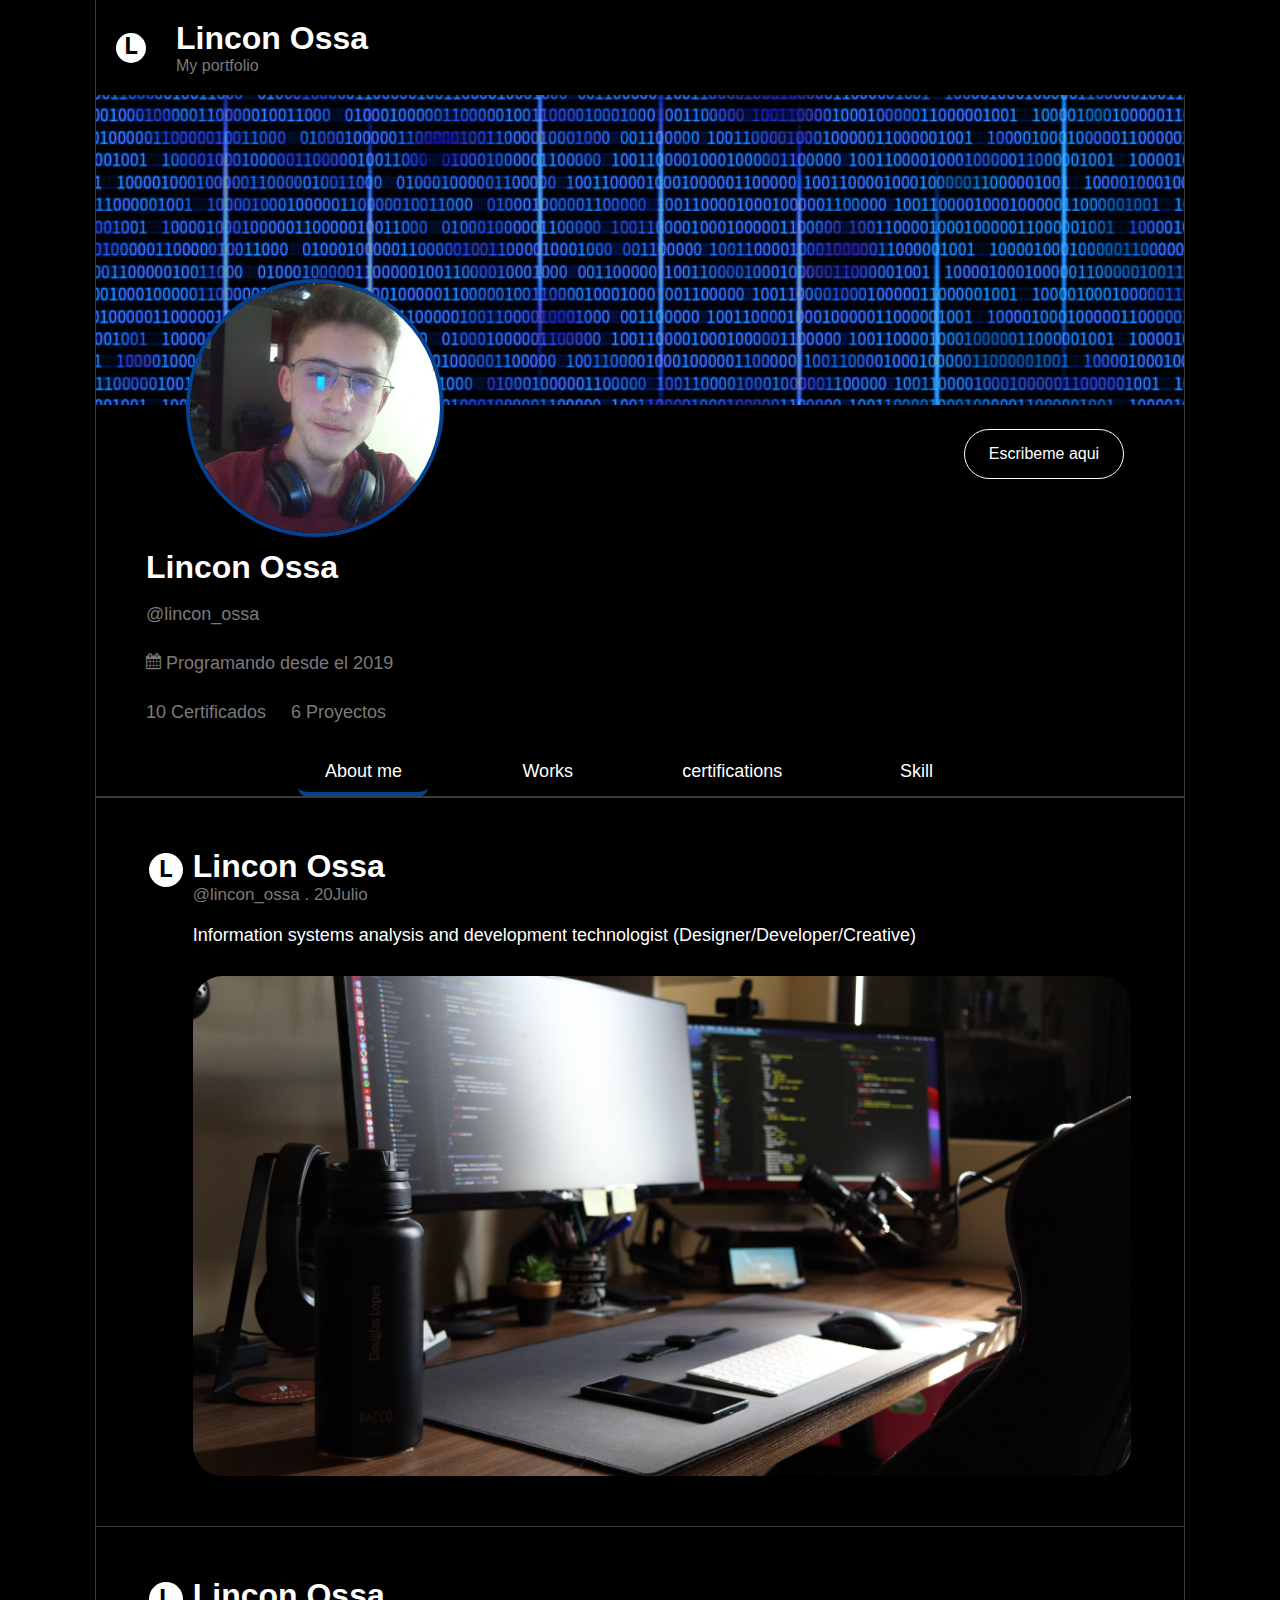
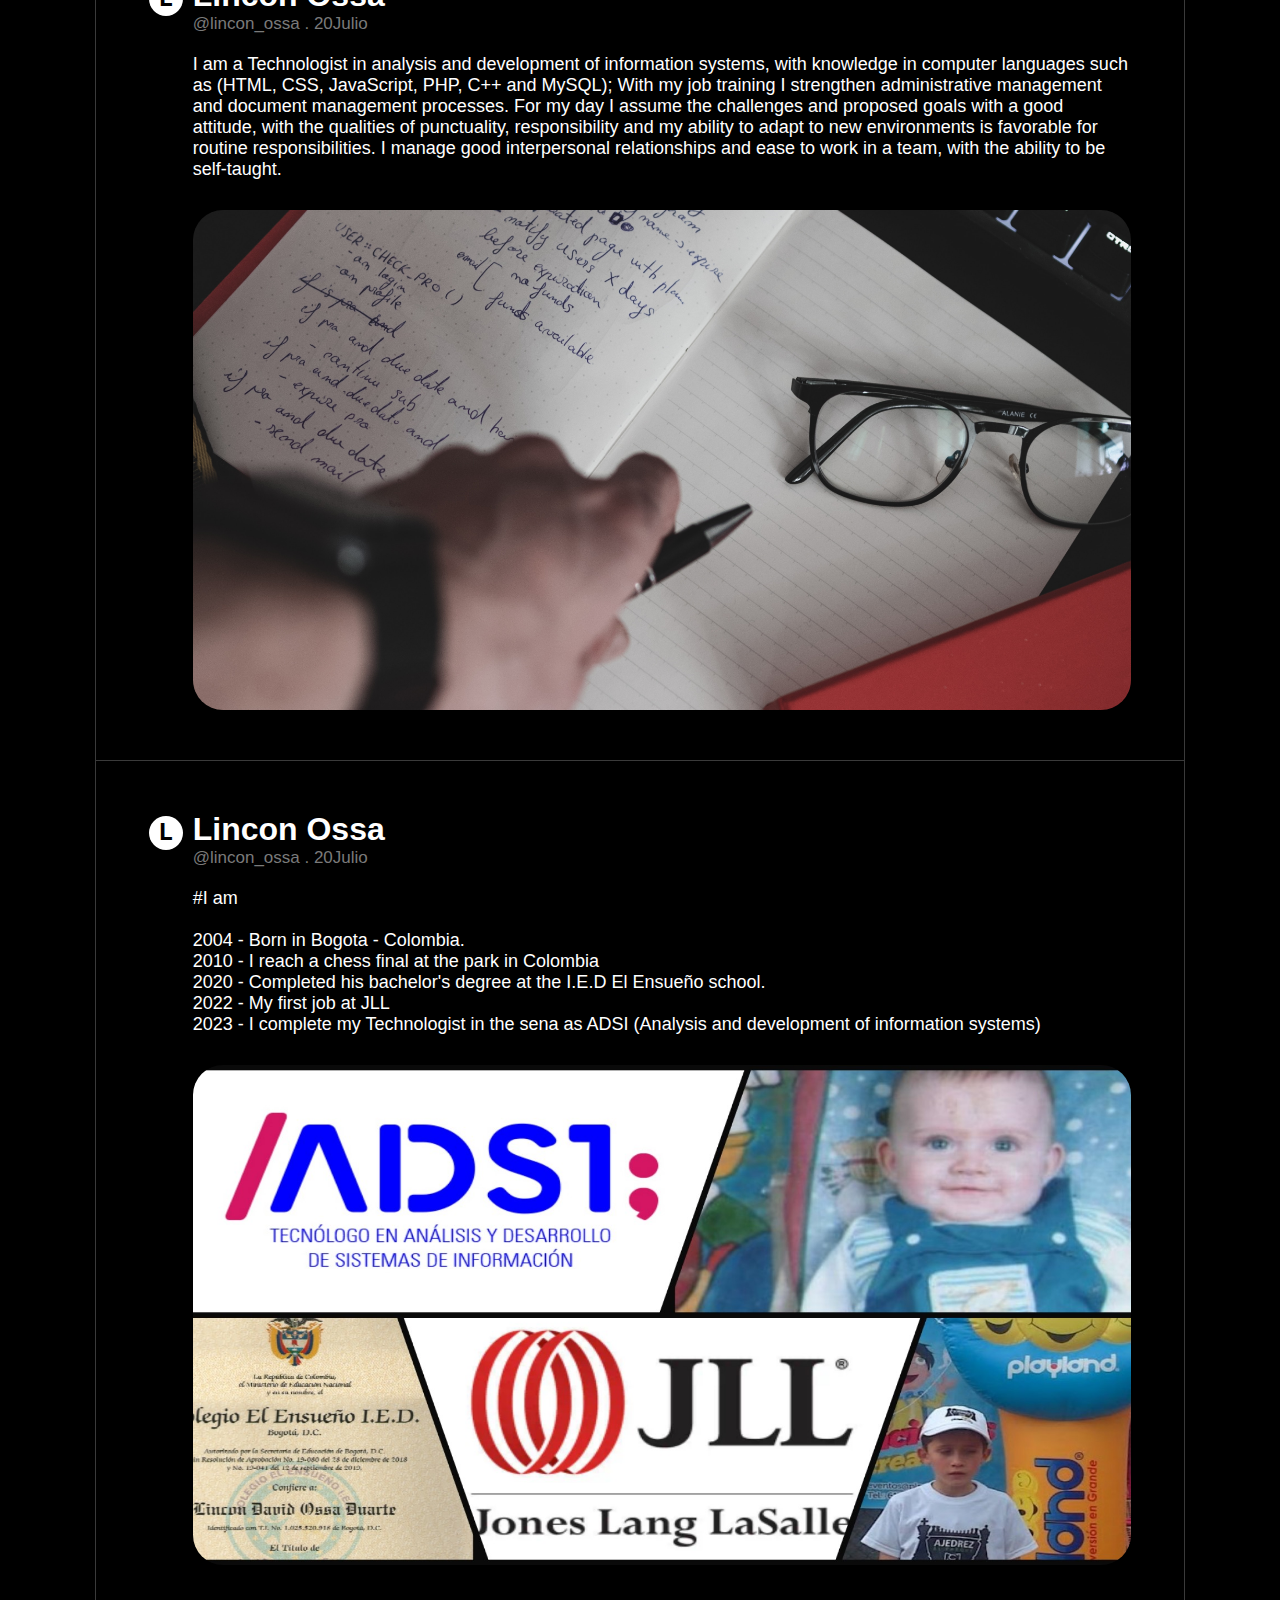
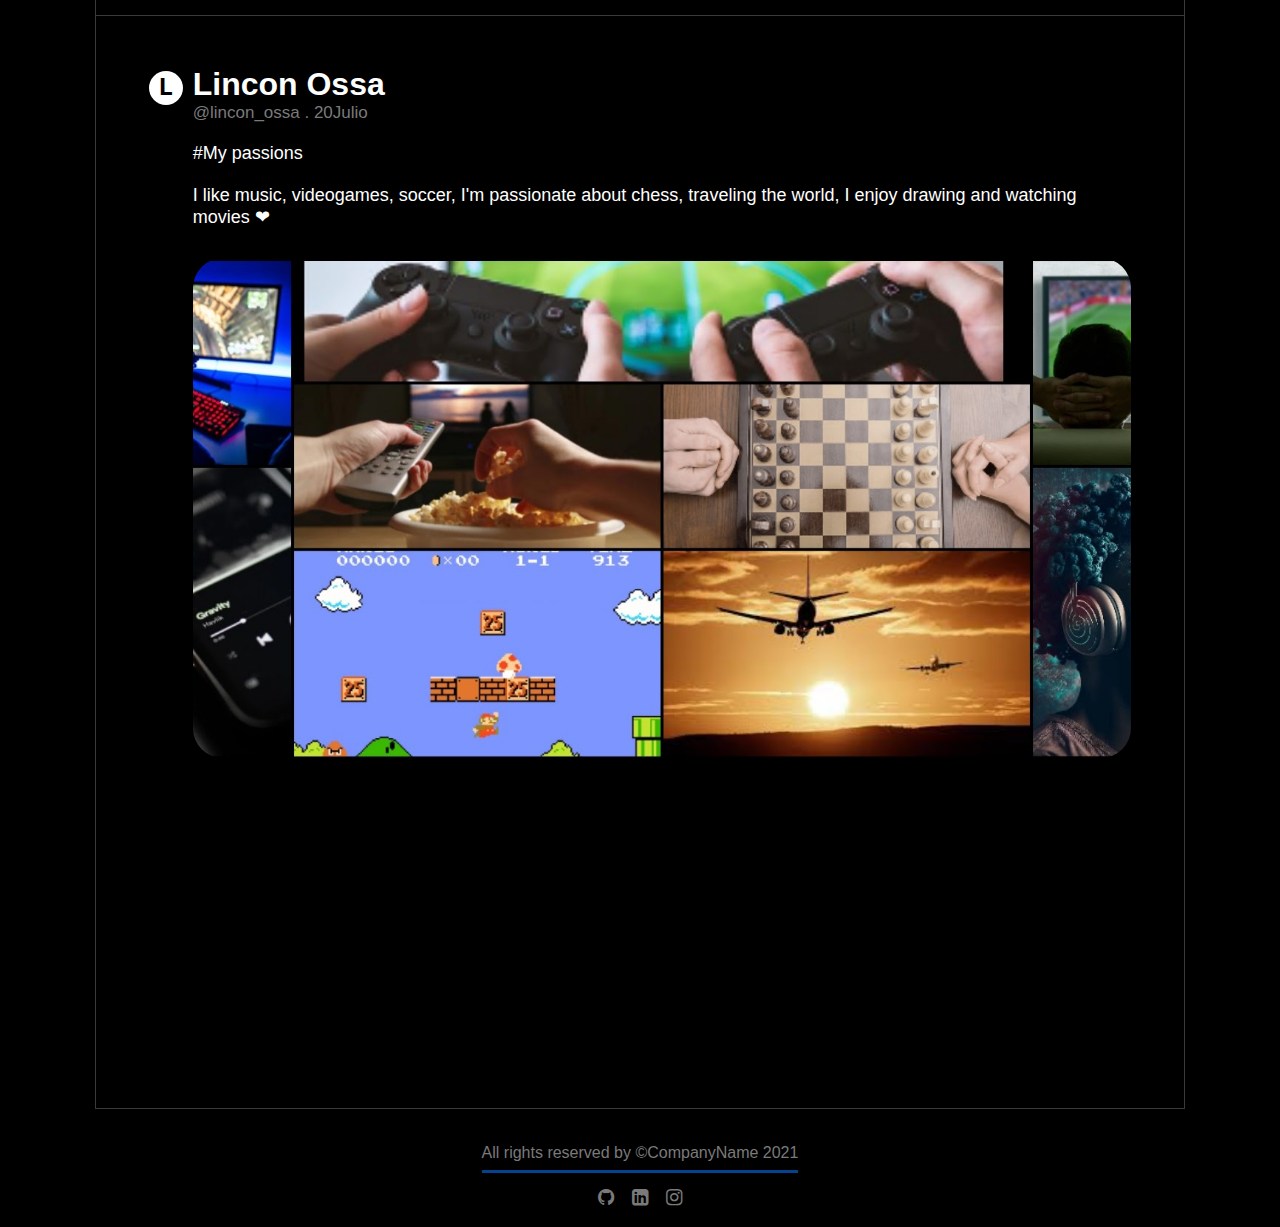
==== commit fa065489: "feat: Archivos Nuevos" ====
--- a/index.html
+++ b/index.html
@@ -51,8 +51,8 @@
             </div>
 
             <div class="datos-en-numero">
-                <p>20 Certificados</p>
-                <p>9 Proyectos</p>    
+                <p>10 Certificados</p>
+                <p>6 Proyectos</p>    
             </div>
         </div>
 
--- a/estilos.css
+++ b/estilos.css
@@ -394,6 +394,7 @@
         color: #7a7a7a;
         padding-bottom: 8px;
         border-bottom:3px solid #044392;
+        text-align: center;
     }
 
     .iconos-red {
@@ -431,6 +432,7 @@
     gap: 50px;
     width: 100%;
     padding-top : 40px;
+    height: inherit;
 
    }
    .img-text-works{
@@ -507,6 +509,7 @@
         width: 100%;
         height: 300px;
         transition: 1s;
+        object-fit: cover;
  
         
     }
@@ -539,29 +542,30 @@
     .foto-perfil-certifications img{
         border: 4px solid #493969 !important;
     }
+
     
 .container {
-    width: 100%;
-    display: flex;
+    display: grid;
     gap: 50px;
-    justify-content: center;
     padding-top: 30px;
-    height: 430px;
     padding-bottom: 20px;   
+    grid-template-columns: repeat(auto-fill, minmax(30%, 1fr));
 }
 
 .card {
   display: flex;    
+
   flex-direction: column;
-  width: 40%;
   height: inherit;
   background-color: #493969;
   border-radius: 10px;
   box-shadow: -1rem 0 3rem #000;
   transition: 0.4s ease-out;
 
+
   left: 0px;
 }
+
 
 .card:not(:first-child) {
     margin-left: -  10px;
@@ -580,15 +584,22 @@
 .title-card{
     display: flex;
  justify-content: center;
+ align-items: center;
  width: 100%;
- height: 30px;
- padding-bottom: 50px;
+ height: 80px;
  border-bottom: 2px solid rgb(255, 255, 255);
   
 }
+.card-ia{
+align-self: start;
+
+}
 .title-card h3{
-
+    margin: 0;
+    padding: 0;
     font-size: 25px;
+    text-align: center;
+    padding: 0 20px;
 }
 
 
@@ -604,9 +615,10 @@
 
 }
 
-.card:hover .adjunto-card{
+.card:hover {
     transition: 1s;
-    background-color: #1a1525b9   ;
+    
+    background-color: #1a1525e8   ;
 }
 .card:hover .adjunto-card{
     display: flex;
@@ -618,8 +630,8 @@
 .adjunto-card img{
     display: block;
     object-fit: cover;
-    width: 70%;
-    transform: scale(1.1);
+    width: 65%;
+ 
     
   
 }
@@ -659,155 +671,101 @@
 .foto-perfil-skill img{
     border: 4px solid #d9ff00 !important;
 }
+
 .padre-skills{
-    display: flex;  
-    align-items: center;
+    display: flex;
     flex-direction: column;
-  }
+    gap: 70px;
+    justify-content: center;
+    width: 100% ;
+}
 .icono-skills{
     display: flex;
-    align-items: center;
-    gap: 5px;
-  }
+    justify-content: center;
+    font-size: 30px;
+    width: 100%;
+    margin-top: 30px;
+}
+.icono-skills:hover{
+    color: #d9ff00;
+}
 .icono-skills h2{
     margin: 0;
-    padding-bottom: 50px;
-    font-size: 40px;
-  } 
-.skill-programa h2{
-    margin: 0;
-  }
-.icono-skills i{
-    padding-left: 10px;
-    transform: scale(1.3);
-  }     
-
-.icono-skills:hover{
-    color: #d9ff00;
-  }
-
-  .barras-porcentajes-skills{
-    display: flex;
-    flex-direction: column;
+}
+.hiijo-skills{
     width: 100%;
-  }
-
-  .barra-progama-skills{
-    display: flex;
-    align-items: center;
-    flex-direction: row-reverse;
+}
+.title-skills{
+    display: flex;
     justify-content: center;
- 
-    width: 100%;
-  }
-  .skills-p{
-    display: flex;
-   
-  }
-  .skills-p h2{
+}
+.title-skills h2{
+        margin: 0;
+        padding: 0; 
+        font-size: 25px;
+}
+.numero-skills{
     display: flex;
     justify-content: center;
     align-items: center;
-    width: 100px;
-    height: 100px;
-    -moz-border-radius: 50%;
-    -webkit-border-radius: 50%;
     border-radius: 50%;
     background-color: #b9d611;
-    color: #fff0f0;
-
-    transform: translateX(-15px);
-
-  }
-
-  .skill-bar{
+    width: 50px;
+    transform: scale(2);
+    height: 50px;
+    
+}
+.Porcentajes-skills{
+    display: flex;
+    justify-content: center;
+    flex-direction: row-reverse;
+    width: 100%;
+}
+.skill-bar{
+    display: flex;
+    align-items: center;
+    width: 80%;
+    background-color: #7a7a7a;
+    height: 30px ;
+    border-radius: 30px;
+
+}
+.skill-level {
+    display: flex;
+    align-items: center;
+    width: 80%;
+    background-color: #b9d611;
+    height: 30px;
+}
+.skill-level-2{
+    width: 70%;
+}
+.skill-level-3{
+    width: 65%;
+}
+.skill-level-4{
+    width: 35%;
+}
+.skill-level-5{
     width: 75%;
-    display: flex;
-
-    
-    height: 35px;
-    background-color: #d1cdcd;
-    border-radius: 30px;
-    border:1px solid #000;
-
-
-  }
-  .h-s{
-    margin: 0;
+}
+.skill-level-6{
     width: 10%;
-    display: flex;
-    justify-content: center;
-    padding-right: 40px;
-        
-}
+}
+.skill-level-7{
+    width: 15%;
+}
+.skill-level-8{
+    width: 10%;
+}
+
+
+
   
 
-  .skill-level{  
-    display: flex;
-    justify-content:center  ;
-
-
-    align-items:center ;    
-    border-radius: 30px;
-    width: 90%;
-    background-color: #b9d611;
-    
-
-}
-
-.hijo2{
-    width: 100%;
-    display: flex;
-    
-    height: 30px;
-
-    border-radius: 30px;
-    border:1px solid #000;
-
-}
-
-.skill-level-2{  
-
-
-    width: 80%;
-
-    
-
-}
-.skill-level-3{ 
-    width: 75%;
-}
-.skill-level-4{ 
-    width: 45%;
-}
-.skill-level-5{ 
-    width: 85%;
-}
-.skill-level-6{ 
-    width: 20%;
-}
-.skill-level-7{ 
-    width: 25%;
-}
-.skill-level-8{ 
-    width: 30%;
-}
-.skill-level-1 h3{  
-
-    margin: 15px;
-    padding: 0;
-
-}
- 
-
-
-
-
-  
-
-
-
-    @media only screen and (max-width:800px) {
+
+/*tablet*/
+    @media only screen and (max-width:820px) {
         body{
             width: 100%;
         }
@@ -923,79 +881,91 @@
         
     }
 
+
     /*certications*/
-    .container {
-        gap: 50px;
-        align-items: center;
-        flex-direction: column;
-        height: auto;
-      }
-      .card {
-
-        width: 100%;
-
-      }
-      .card:hover ~ .card {
-
-        left:none;
-
-      }
-      .card:hover {
-        transform: translateY(0px);
-     
-      }
-      .card:not(:first-child) {
-        margin-left: 0px;
-    }
-    .adjunto-card img{
-
-        width: 50%;
-        
-      
+
+      .card{
+        height: 300px;
+      }  
+
+      .title-card h3 {
+
+        font-size: 15px;
+
     }
 
     /*skill*/
 
-    .h-s{
-        margin: 0;
-        width: 10%;
-        display: flex;
-        justify-content: center;
-        padding-left: 50px;
-    }
-    .barra-progama-skills{
-
-        flex-direction: column-reverse;
-
-      }
-      .skills-p h2 {
-        display: flex;
-        justify-content: center;
-        align-items: center;
-        width: 100px;
-        height: 100px;
-        -moz-border-radius: 50%;
-        -webkit-border-radius: 50%;
-        border-radius: 50%;
-        background-color: #b9d611;
-        color: #fff0f0;
-        transform: translateY(-90px);
-        margin-right: 250px;
-    }
-    .skill-level-6{ 
-        width: 40%;
-    }
-    .skill-level-7{ 
-        width: 45%;
-    }
-    .skill-level-8{ 
-        width: 50%;
-    }
-    .skill-bar {
-        width: 100%;
-
-    }
-
-
-}
-
+
+
+
+}
+/*mobile*/
+@media only screen and (max-width:459px) {
+
+.container {
+    display: grid;
+    gap: 50px;
+    padding-top: 30px;
+    padding-bottom: 20px;   
+    grid-template-columns: 1fr;
+}
+.title-card h3 {
+
+    font-size: 20px;
+
+}
+.skill-bar{
+
+    width: 100%;
+    margin-left:    20px;
+
+
+}
+
+.skill-level {
+
+    width: 70%;
+
+}
+.skill-level-2{
+    width: 60%;
+}
+.skill-level-3{
+    width: 55%;
+}
+.skill-level-4{
+    width: 25%;
+}
+.skill-level-5{
+    width: 65%;
+}
+.skill-level-6{
+    width: 20%;
+}
+.skill-level-7{
+    width: 25%;
+}
+.title-skills{
+    margin-left: 50px;
+}
+.skill-level-8{
+    width: 20%;
+}
+
+.title-skills h2{
+    margin: 0;
+    padding: 0; 
+    font-size: 20px;
+}   
+.works-fotos{
+    display: flex;
+    flex-direction: column;
+
+    padding-top: 30px;
+
+
+}
+
+
+}
